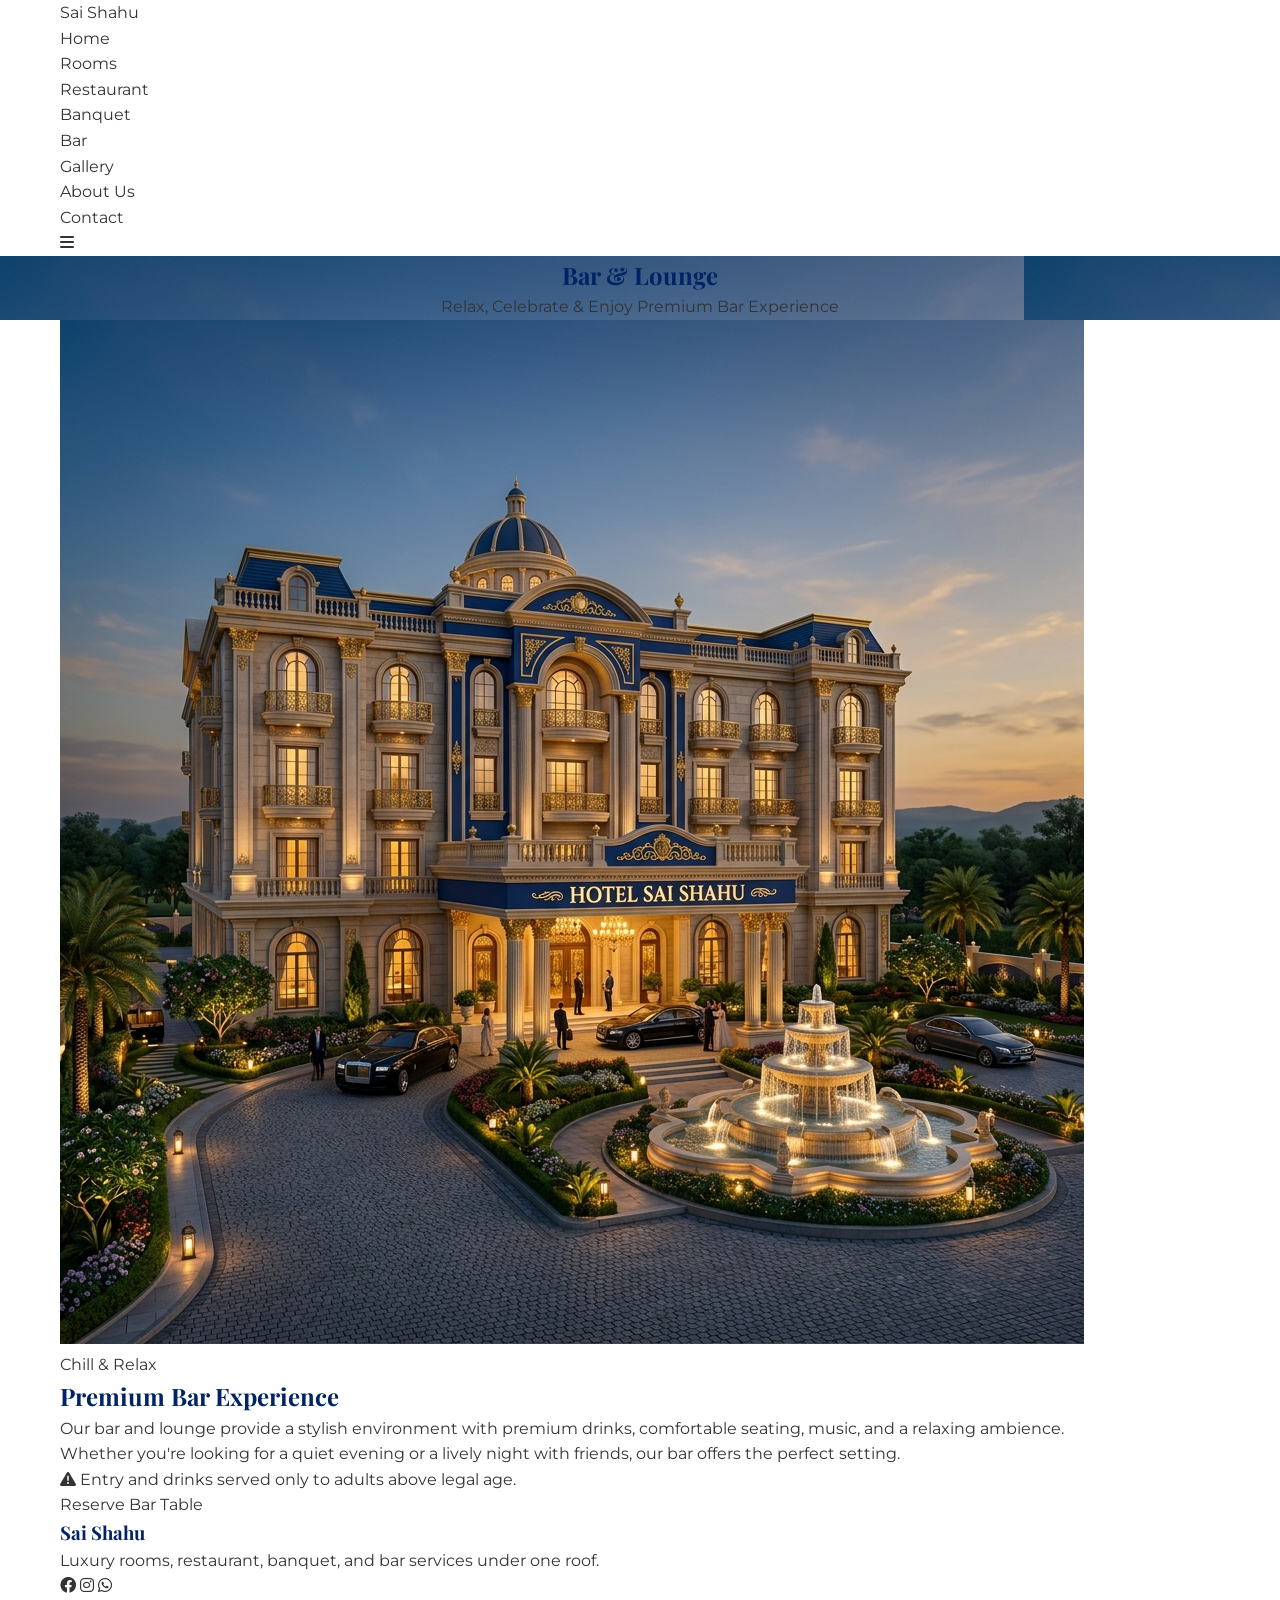
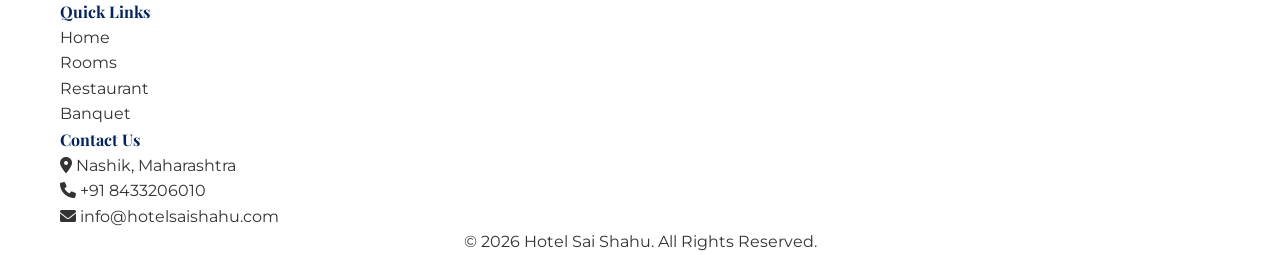
==== bar.html @ 1a324b51 "Initial commit: Complete Hotel Booking Website with Admin Panel" ====
<!DOCTYPE html>
<html lang="en">
<head>
    <meta charset="UTF-8">
    <meta name="viewport" content="width=device-width, initial-scale=1.0">
    <title>Bar & Lounge - Hotel Sai Shahu</title>
    <link rel="preconnect" href="https://fonts.googleapis.com">
    <link rel="preconnect" href="https://fonts.gstatic.com" crossorigin>
    <link href="https://fonts.googleapis.com/css2?family=Playfair+Display:wght@400;700&family=Montserrat:wght@300;400;500;600;700&display=swap" rel="stylesheet">
    <link rel="stylesheet" href="https://cdnjs.cloudflare.com/ajax/libs/font-awesome/6.0.0/css/all.min.css">
    <link rel="stylesheet" href="css/style.css">
</head>
<body>

    <!-- Header -->
    <header id="main-header" class="inner-header">
        <div class="container">
            <nav>
                <a href="index.html" class="logo">Sai Shahu</a>
                <ul class="nav-links">
                    <li><a href="index.html">Home</a></li>
                    <li><a href="rooms.html">Rooms</a></li>
                    <li><a href="restaurant.html">Restaurant</a></li>
                    <li><a href="banquet.html">Banquet</a></li>
                    <li><a href="bar.html">Bar</a></li>
                    <li><a href="gallery.html">Gallery</a></li>
                    <li><a href="about.html">About Us</a></li>
                    <li><a href="contact.html">Contact</a></li>
                </ul>
                <div class="mobile-toggle">
                    <i class="fas fa-bars"></i>
                </div>
            </nav>
        </div>
    </header>

    <!-- Page Header -->
    <section class="page-title-area" style="background-image: url('assets/hero.png');">
        <div class="container">
            <div class="page-title-content text-center">
                <h2>Bar & Lounge</h2>
                <p>Relax, Celebrate & Enjoy Premium Bar Experience</p>
            </div>
        </div>
    </section>

    <!-- Bar Content -->
    <section class="bar-section section-padding">
        <div class="container">
            <div class="about-grid">
                <div class="about-image">
                    <img src="assets/hero.png" alt="Bar Ambience">
                </div>
                <div class="about-text">
                    <span class="sub-title">Chill & Relax</span>
                    <h2>Premium Bar Experience</h2>
                    <p>Our bar and lounge provide a stylish environment with premium drinks, comfortable seating, music, and a relaxing ambience.</p>
                    <p>Whether you're looking for a quiet evening or a lively night with friends, our bar offers the perfect setting.</p>
                    <div class="age-disclaimer">
                        <p><i class="fas fa-exclamation-triangle"></i> Entry and drinks served only to adults above legal age.</p>
                    </div>
                    <a href="#reservation" class="btn btn-gold">Reserve Bar Table</a>
                </div>
            </div>
        </div>
    </section>

    <!-- Footer -->
    <footer>
        <div class="container">
            <div class="footer-grid">
                <div class="footer-col">
                    <h3>Sai Shahu</h3>
                    <p>Luxury rooms, restaurant, banquet, and bar services under one roof.</p>
                    <div class="social-links">
                        <a href="#"><i class="fab fa-facebook"></i></a>
                        <a href="#"><i class="fab fa-instagram"></i></a>
                        <a href="#"><i class="fab fa-whatsapp"></i></a>
                    </div>
                </div>
                <div class="footer-col">
                    <h4>Quick Links</h4>
                    <ul>
                        <li><a href="index.html">Home</a></li>
                        <li><a href="rooms.html">Rooms</a></li>
                        <li><a href="restaurant.html">Restaurant</a></li>
                        <li><a href="banquet.html">Banquet</a></li>
                    </ul>
                </div>
                <div class="footer-col">
                    <h4>Contact Us</h4>
                    <p><i class="fas fa-map-marker-alt"></i> Nashik, Maharashtra</p>
                    <p><i class="fas fa-phone"></i> +91 8433206010</p>
                    <p><i class="fas fa-envelope"></i> info@hotelsaishahu.com</p>
                </div>
            </div>
            <div class="footer-bottom text-center">
                <p>&copy; 2026 Hotel Sai Shahu. All Rights Reserved.</p>
            </div>
        </div>
    </footer>

    <script src="js/main.js"></script>
</body>
</html>
---- css/style.css ----
/* 
    Hotel Sai Shahu - Global Styles
    Colors: Royal Blue, Gold, White, Cream
*/

:root {
    --primary-blue: #002366;
    --secondary-blue: #003399;
    --gold: #D4AF37;
    --gold-light: #F1D592;
    --white: #FFFFFF;
    --cream: #F5F5DC;
    --dark: #1A1A1A;
    --gray: #F0F0F0;
    --text-dark: #333333;
    --text-light: #666666;
    
    --font-heading: 'Playfair Display', serif;
    --font-body: 'Montserrat', sans-serif;
    
    --transition-smooth: all 0.3s ease;
    --shadow-premium: 0 10px 30px rgba(0, 0, 0, 0.1);
}

* {
    margin: 0;
    padding: 0;
    box-sizing: border-box;
}

body {
    font-family: var(--font-body);
    color: var(--text-dark);
    line-height: 1.6;
    background-color: var(--white);
    overflow-x: hidden;
}

h1, h2, h3, h4, h5, h6 {
    font-family: var(--font-heading);
    color: var(--primary-blue);
}

a {
    text-decoration: none;
    color: inherit;
    transition: var(--transition-smooth);
}

ul {
    list-style: none;
}

img {
    max-width: 100%;
    height: auto;
}

.container {
    max-width: 1200px;
    margin: 0 auto;
    padding: 0 20px;
}

/* Typography Helpers */
.text-center { text-align: center; }
.gold-text { color: var(--gold); }
.blue-text { color: var(--primary-blue); }

.mt-50 { margin-top: 50px; }

/* Grid Helpers */
.grid-2 {
    display: grid;
    grid-template-columns: 1fr 1fr;
    gap: 30px;
/* Buttons */
.btn {
    display: inline-block;
    padding: 12px 30px;
    border-radius: 50px;
    font-weight: 600;
    cursor: pointer;
    transition: var(--transition-smooth);
    border: none;
    text-transform: uppercase;
    letter-spacing: 1px;
    font-size: 0.9rem;
}

.btn-gold {
    background: var(--gold);
    color: var(--white);
}

.btn-gold:hover {
    background: var(--primary-blue);
    transform: translateY(-3px);
    box-shadow: 0 5px 15px rgba(0, 35, 102, 0.3);
}

.btn-outline {
    background: transparent;
    border: 2px solid var(--gold);
    color: var(--gold);
}

.btn-outline:hover {
    background: var(--gold);
    color: var(--white);
}

.btn-gold:hover {
    background: var(--primary-blue);
    transform: translateY(-3px);
    box-shadow: 0 5px 15px rgba(0, 35, 102, 0.3);
}

.btn-outline {
    background: transparent;
    border: 2px solid var(--gold);
    color: var(--gold);
}

.btn-outline:hover {
    background: var(--gold);
    color: var(--white);
}

/* Header & Navigation */
header {
    position: fixed;
    top: 0;
    left: 0;
    width: 100%;
    z-index: 1000;
    padding: 20px 0;
    transition: var(--transition-smooth);
}

header.scrolled, header.inner-header {
    background: var(--white);
    padding: 10px 0;
    box-shadow: var(--shadow-premium);
}

nav {
    display: flex;
    justify-content: space-between;
    align-items: center;
}

.logo {
    font-family: var(--font-heading);
    font-size: 1.8rem;
    font-weight: 700;
    color: var(--gold);
}

header.scrolled .logo, header.inner-header .logo {
    color: var(--primary-blue);
}

.nav-links {
    display: flex;
    gap: 30px;
}

.mobile-toggle {
    display: none;
    font-size: 1.5rem;
    cursor: pointer;
    color: var(--white);
}

header.scrolled .mobile-toggle, header.inner-header .mobile-toggle {
    color: var(--primary-blue);
}

.nav-links a {
    color: var(--white);
    font-weight: 500;
    font-size: 0.95rem;
}

header.scrolled .nav-links a, header.inner-header .nav-links a {
    color: var(--text-dark);
}

.nav-links a:hover {
    color: var(--gold);
}

/* Hero Section */
.hero {
    height: 100vh;
    background: linear-gradient(rgba(0, 35, 102, 0.5), rgba(0, 35, 102, 0.5)), url('../assets/hero.jpg') center/cover no-repeat;
    display: flex;
    align-items: center;
    justify-content: center;
    text-align: center;
    color: var(--white);
}

.hero-content h1 {
    font-size: 3.5rem;
    color: var(--white);
    margin-bottom: 20px;
    animation: fadeInUp 1s ease;
}

.hero-content p {
    font-size: 1.2rem;
    margin-bottom: 30px;
    max-width: 700px;
    margin-left: auto;
    margin-right: auto;
    animation: fadeInUp 1.2s ease;
}

.hero-btns {
    display: flex;
    gap: 20px;
    justify-content: center;
    animation: fadeInUp 1.4s ease;
}

/* Animations */
@keyframes fadeInUp {
    from {
        opacity: 0;
        transform: translateY(30px);
    }
    to {
        opacity: 1;
        transform: translateY(0);
    }
}

/* Section Padding */
.section-padding {
    padding: 80px 0;
}

.sub-title {
    display: block;
    color: var(--gold);
    font-weight: 600;
    text-transform: uppercase;
    letter-spacing: 2px;
    margin-bottom: 10px;
}

.section-header h2 {
    font-size: 2.5rem;
    margin-bottom: 40px;
}

/* Page Title Area */
.page-title-area {
    padding: 150px 0 100px;
    background-size: cover;
    background-position: center;
    background-repeat: no-repeat;
    position: relative;
    z-index: 1;
}

.page-title-area::before {
    content: '';
    position: absolute;
    top: 0;
    left: 0;
    width: 100%;
    height: 100%;
    background: rgba(0, 35, 102, 0.7);
    z-index: -1;
}

.page-title-content h2 {
    font-size: 3rem;
    color: var(--white);
    margin-bottom: 10px;
}

.page-title-content p {
    color: var(--gold-light);
    font-size: 1.1rem;
}

/* Rooms Grid */
.rooms-grid {
    display: grid;
    grid-template-columns: repeat(auto-fit, minmax(350px, 1fr));
    gap: 30px;
}

.room-card {
    background: var(--white);
    border-radius: 15px;
    overflow: hidden;
    box-shadow: var(--shadow-premium);
    transition: var(--transition-smooth);
}

.room-card:hover {
    transform: translateY(-10px);
}

.room-img {
    position: relative;
    height: 250px;
}

.room-img img {
    width: 100%;
    height: 100%;
    object-fit: cover;
}

.room-price {
    position: absolute;
    bottom: 20px;
    left: 20px;
    background: var(--primary-blue);
    color: var(--white);
    padding: 10px 20px;
    border-radius: 5px;
    font-weight: 700;
    font-size: 1.2rem;
}

.room-price span {
    font-size: 0.8rem;
    font-weight: 400;
    opacity: 0.8;
}

.room-content {
    padding: 30px;
}

.room-content h3 {
    margin-bottom: 15px;
    font-size: 1.5rem;
}

.room-content p {
    color: var(--text-light);
    font-size: 0.9rem;
    margin-bottom: 20px;
}

.room-features {
    display: flex;
    flex-wrap: wrap;
    gap: 15px;
    margin-bottom: 25px;
    padding-top: 20px;
    border-top: 1px solid var(--gray);
}

.room-features li {
    font-size: 0.85rem;
    color: var(--text-dark);
}

.room-features li i {
    color: var(--gold);
    margin-right: 5px;
}

.room-footer {
    display: flex;
    justify-content: space-between;
    align-items: center;
}

/* Helpers */
.gray-bg {
    background-color: var(--gray);
}

/* Menu Section */
.menu-grid {
    display: grid;
    grid-template-columns: repeat(auto-fit, minmax(400px, 1fr));
    gap: 30px;
}

.menu-item {
    display: flex;
    justify-content: space-between;
    align-items: center;
    padding: 20px;
    background: var(--white);
    border-bottom: 2px dashed var(--gray);
    transition: var(--transition-smooth);
}

.menu-item:hover {
    border-bottom-color: var(--gold);
}

.menu-info h4 {
    font-size: 1.2rem;
    margin-bottom: 5px;
}

.menu-info p {
    font-size: 0.85rem;
    color: var(--text-light);
}

.menu-price {
    font-weight: 700;
    color: var(--gold);
    font-size: 1.2rem;
}

/* Reservation Section */
.reservation-box {
    background: var(--white);
    padding: 50px;
    border-radius: 15px;
    box-shadow: var(--shadow-premium);
}

.form-grid {
    display: grid;
    grid-template-columns: repeat(auto-fit, minmax(250px, 1fr));
    gap: 25px;
}

.btn-full {
    width: 100%;
}

.feature-list {
    margin: 20px 0;
}

.feature-list li {
    margin-bottom: 10px;
    font-size: 1rem;
    color: var(--text-dark);
}

.feature-list li i {
    color: var(--gold);
    margin-right: 10px;
}

.age-disclaimer {
    background: rgba(212, 175, 55, 0.1);
    padding: 15px;
    border-left: 4px solid var(--gold);
    margin: 20px 0;
}

.age-disclaimer p {
    font-size: 0.85rem;
    color: var(--primary-blue);
    margin-bottom: 0 !important;
}

/* Contact Page Styles */
.contact-info-grid {
    display: grid;
    grid-template-columns: repeat(auto-fit, minmax(300px, 1fr));
    gap: 30px;
    text-align: center;
}

.info-card {
    background: var(--white);
    padding: 40px;
    border-radius: 15px;
    box-shadow: var(--shadow-premium);
    transition: var(--transition-smooth);
}

.info-card:hover {
    transform: translateY(-10px);
}

.info-card i {
    font-size: 2.5rem;
    color: var(--gold);
    margin-bottom: 20px;
}

.info-card h3 {
    font-size: 1.5rem;
    margin-bottom: 15px;
}

.info-card p {
    color: var(--text-light);
}

.contact-grid {
    display: grid;
    grid-template-columns: 1fr 1fr;
    gap: 50px;
    align-items: flex-start;
}

.contact-form-box {
    background: var(--white);
    padding: 40px;
    border-radius: 15px;
    box-shadow: var(--shadow-premium);
}

.contact-form-box h3 {
    margin-bottom: 30px;
}

.contact-form-box textarea {
    width: 100%;
    padding: 12px;
    border: 1px solid var(--gray);
    border-radius: 5px;
    font-family: var(--font-body);
}

.contact-map {
    border-radius: 15px;
    overflow: hidden;
    box-shadow: var(--shadow-premium);
}

/* Gallery Section */
.gallery-grid {
    display: grid;
    grid-template-columns: repeat(auto-fit, minmax(300px, 1fr));
    gap: 20px;
}

.gallery-item {
    position: relative;
    overflow: hidden;
    border-radius: 10px;
    height: 250px;
}

.gallery-item img {
    width: 100%;
    height: 100%;
    object-fit: cover;
    transition: var(--transition-smooth);
}

.gallery-item:hover img {
    transform: scale(1.1);
}

/* About Page Specifics */
.vision-mission {
    margin-top: 30px;
    display: grid;
    gap: 20px;
}

.vm-item {
    padding: 20px;
    background: var(--gray);
    border-radius: 10px;
}

.vm-item h4 {
    margin-bottom: 10px;
}

.vm-item h4 i {
    color: var(--gold);
    margin-right: 10px;
}

.vm-item p {
    font-size: 0.9rem;
    margin-bottom: 0;
}

/* Highlight Cards */
.highlight-card {
    position: relative;
    border-radius: 15px;
    overflow: hidden;
    height: 400px;
}

.highlight-card img {
    width: 100%;
    height: 100%;
    object-fit: cover;
}

.highlight-info {
    position: absolute;
    bottom: 0;
    left: 0;
    width: 100%;
    padding: 40px;
    background: linear-gradient(transparent, rgba(0, 35, 102, 0.9));
    color: var(--white);
}

.highlight-info h3 {
    color: var(--gold);
    margin-bottom: 10px;
}

.highlight-info p {
    margin-bottom: 20px;
    font-size: 0.95rem;
}

/* Responsive Extensions */
@media (max-width: 768px) {
    .grid-2 {
        grid-template-columns: 1fr;
    }
}

.booking-form {
    display: grid;
    grid-template-columns: repeat(auto-fit, minmax(200px, 1fr));
    gap: 20px;
    align-items: flex-end;
}

.form-group {
    display: flex;
    flex-direction: column;
    gap: 8px;
}

.form-group label {
    font-size: 0.85rem;
    font-weight: 600;
    color: var(--text-light);
}

.form-group input, .form-group select {
    padding: 12px;
    border: 1px solid var(--gray);
    border-radius: 5px;
    font-family: var(--font-body);
}

/* About Grid */
.about-grid {
    display: grid;
    grid-template-columns: 1fr 1fr;
    gap: 50px;
    align-items: center;
}

.about-text p {
    margin-bottom: 20px;
    color: var(--text-light);
}

.about-image img {
    border-radius: 15px;
    box-shadow: var(--shadow-premium);
}

/* Footer */
footer {
    background: var(--primary-blue);
    color: var(--white);
    padding: 80px 0 20px;
}

.footer-grid {
    display: grid;
    grid-template-columns: 2fr 1fr 1.5fr;
    gap: 50px;
    margin-bottom: 50px;
}

.footer-col h3, .footer-col h4 {
    color: var(--gold);
    margin-bottom: 20px;
}

.footer-col p {
    color: rgba(255, 255, 255, 0.7);
    margin-bottom: 10px;
}

.footer-col ul li {
    margin-bottom: 12px;
}

.footer-col ul li a {
    color: rgba(255, 255, 255, 0.7);
}

.footer-col ul li a:hover {
    color: var(--gold);
}

.social-links {
    display: flex;
    gap: 15px;
    margin-top: 20px;
}

.social-links a {
    width: 40px;
    height: 40px;
    background: rgba(255, 255, 255, 0.1);
    display: flex;
    align-items: center;
    justify-content: center;
    border-radius: 50%;
    font-size: 1.2rem;
}

.social-links a:hover {
    background: var(--gold);
    color: var(--white);
}

.footer-bottom {
    padding-top: 30px;
    border-top: 1px solid rgba(255, 255, 255, 0.1);
}

/* WhatsApp Btn */
.whatsapp-btn {
    position: fixed;
    bottom: 30px;
    right: 30px;
    width: 60px;
    height: 60px;
    background: #25D366;
    color: var(--white);
    border-radius: 50%;
    display: flex;
    align-items: center;
    justify-content: center;
    font-size: 2rem;
    box-shadow: 0 5px 15px rgba(0,0,0,0.3);
    z-index: 1000;
    transition: var(--transition-smooth);
}

.whatsapp-btn:hover {
    transform: scale(1.1);
}

/* Responsive Extensions */
@media (max-width: 992px) {
    .footer-grid {
        grid-template-columns: 1fr 1fr;
    }
}

@media (max-width: 768px) {
    .mobile-toggle {
        display: block;
    }

    .nav-links {
        position: fixed;
        top: 0;
        right: -100%;
        width: 70%;
        height: 100vh;
        background: var(--white);
        flex-direction: column;
        justify-content: center;
        align-items: center;
        transition: var(--transition-smooth);
        box-shadow: -10px 0 30px rgba(0,0,0,0.1);
        z-index: 999;
    }

    .nav-links.active {
        right: 0;
    }

    .nav-links a {
        color: var(--primary-blue) !important;
        font-size: 1.2rem;
    }

    .about-grid {
        grid-template-columns: 1fr;
    }
    
    .footer-grid {
        grid-template-columns: 1fr;
    }
}
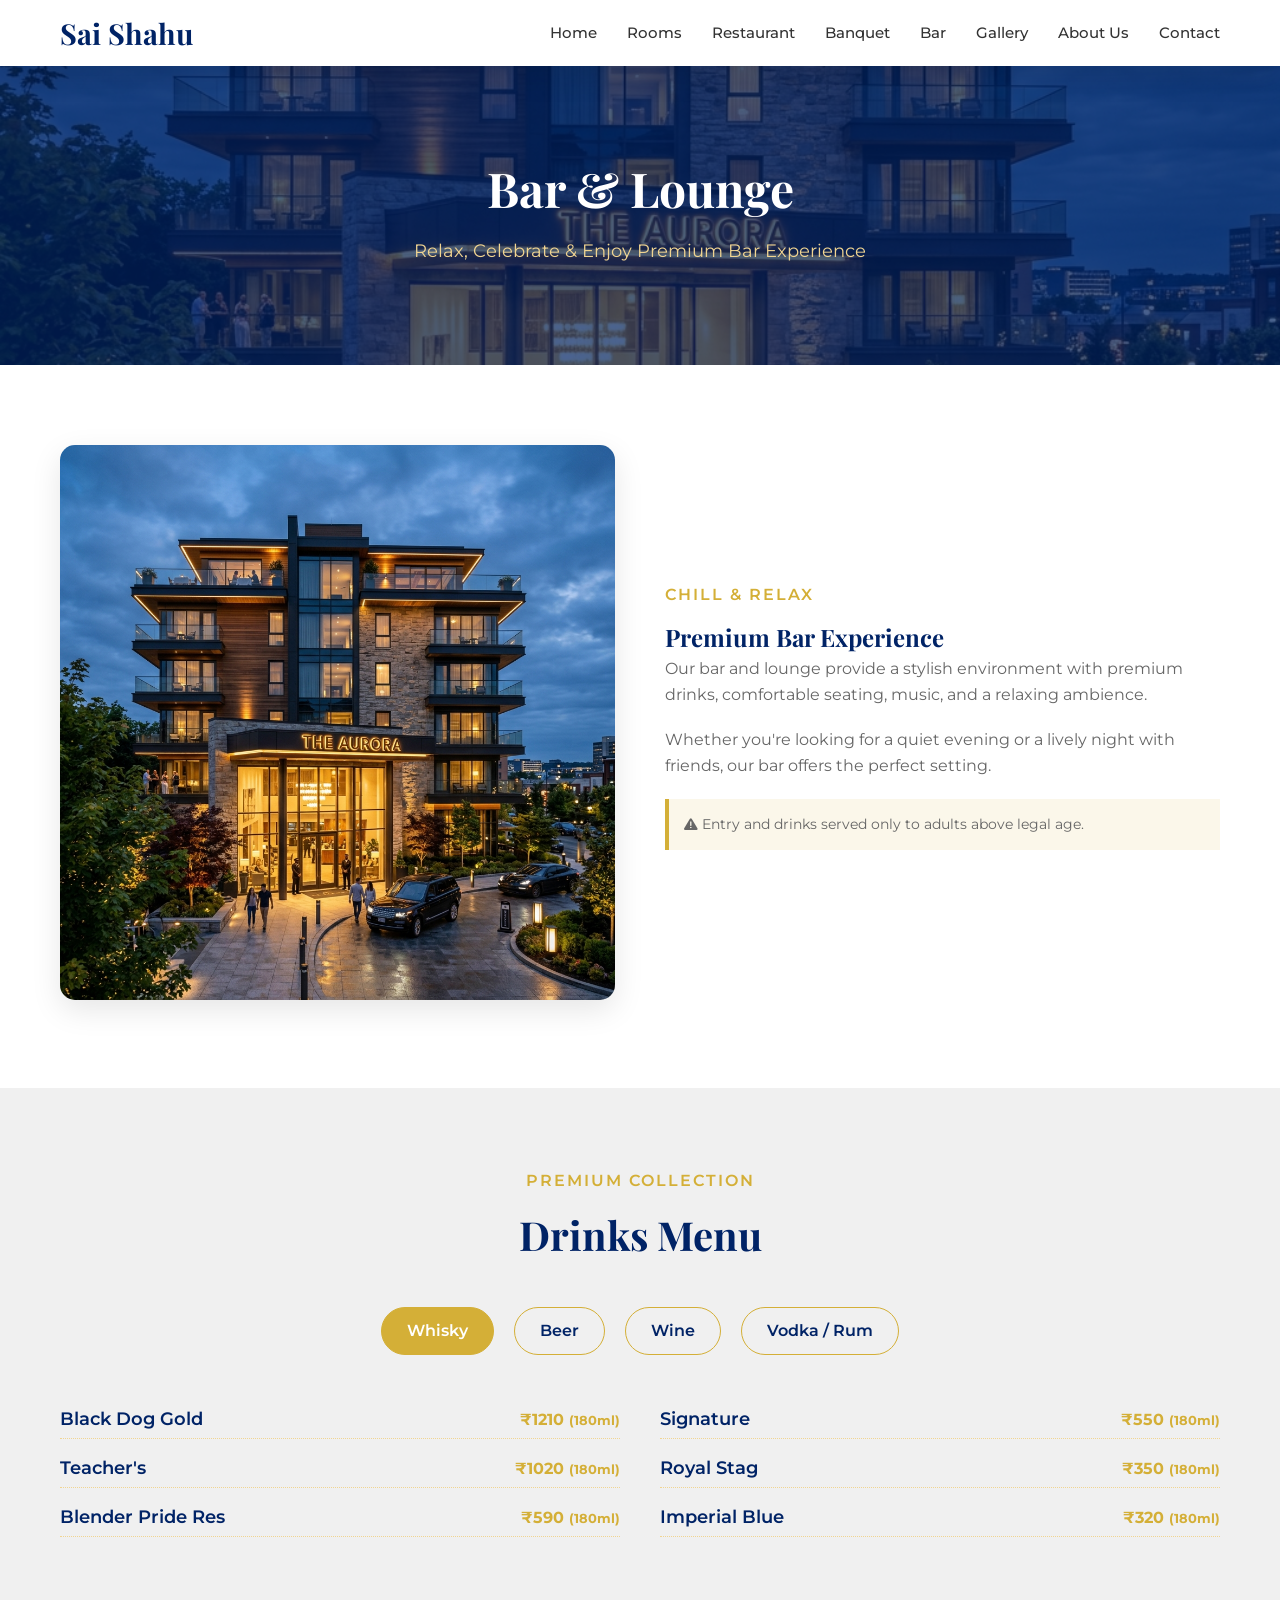
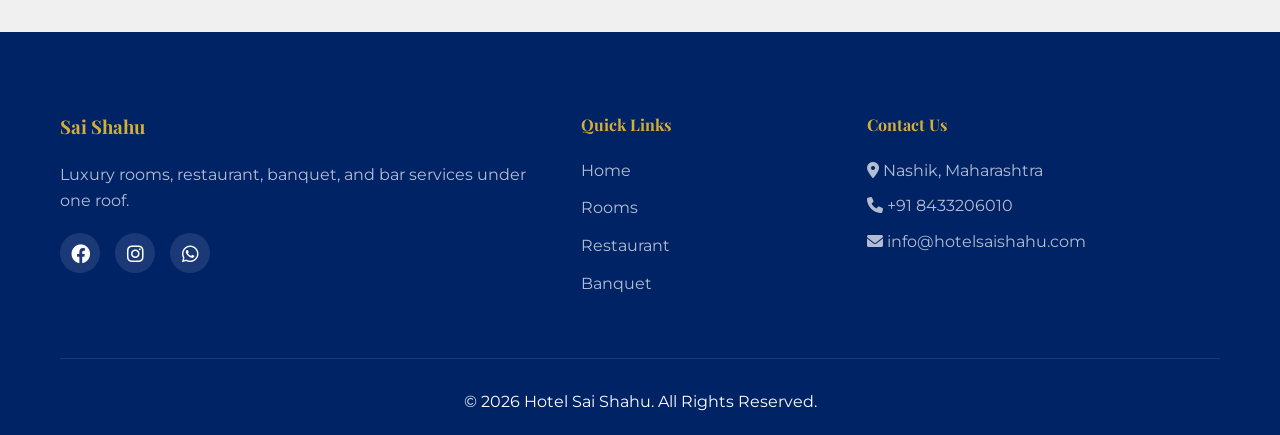
==== commit 393ce027: "Replace generated images with high quality realistic photos and remove raw menu image links" ====
--- a/bar.html
+++ b/bar.html
@@ -9,6 +9,7 @@
     <link href="https://fonts.googleapis.com/css2?family=Playfair+Display:wght@400;700&family=Montserrat:wght@300;400;500;600;700&display=swap" rel="stylesheet">
     <link rel="stylesheet" href="https://cdnjs.cloudflare.com/ajax/libs/font-awesome/6.0.0/css/all.min.css">
     <link rel="stylesheet" href="css/style.css">
+    <link rel="stylesheet" href="css/menu.css">
 </head>
 <body>
 
@@ -59,9 +60,123 @@
                     <div class="age-disclaimer">
                         <p><i class="fas fa-exclamation-triangle"></i> Entry and drinks served only to adults above legal age.</p>
                     </div>
-                    <a href="#reservation" class="btn btn-gold">Reserve Bar Table</a>
-                </div>
-            </div>
+                </div>
+            </div>
+        </div>
+    </section>
+
+    <!-- Drinks Menu -->
+    <section class="menu-section section-padding gray-bg">
+        <div class="container">
+            <div class="section-header text-center">
+                <span class="sub-title">Premium Collection</span>
+                <h2>Drinks Menu</h2>
+            </div>
+
+            <!-- Menu Tabs -->
+            <div class="menu-tabs">
+                <div class="menu-tab active" onclick="showCategory('whisky')">Whisky</div>
+                <div class="menu-tab" onclick="showCategory('beer')">Beer</div>
+                <div class="menu-tab" onclick="showCategory('wine')">Wine</div>
+                <div class="menu-tab" onclick="showCategory('vodka')">Vodka / Rum</div>
+            </div>
+
+            <!-- Whisky Category -->
+            <div id="whisky" class="menu-category active">
+                <div class="menu-items-grid">
+                    <div class="menu-col">
+                        <div class="menu-item-row">
+                            <span class="menu-item-name">Black Dog Gold</span>
+                            <span class="menu-item-price">₹1210 <small>(180ml)</small></span>
+                        </div>
+                        <div class="menu-item-row">
+                            <span class="menu-item-name">Teacher's</span>
+                            <span class="menu-item-price">₹1020 <small>(180ml)</small></span>
+                        </div>
+                        <div class="menu-item-row">
+                            <span class="menu-item-name">Blender Pride Res</span>
+                            <span class="menu-item-price">₹590 <small>(180ml)</small></span>
+                        </div>
+                    </div>
+                    <div class="menu-col">
+                        <div class="menu-item-row">
+                            <span class="menu-item-name">Signature</span>
+                            <span class="menu-item-price">₹550 <small>(180ml)</small></span>
+                        </div>
+                        <div class="menu-item-row">
+                            <span class="menu-item-name">Royal Stag</span>
+                            <span class="menu-item-price">₹350 <small>(180ml)</small></span>
+                        </div>
+                        <div class="menu-item-row">
+                            <span class="menu-item-name">Imperial Blue</span>
+                            <span class="menu-item-price">₹320 <small>(180ml)</small></span>
+                        </div>
+                    </div>
+                </div>
+            </div>
+
+            <!-- Beer Category -->
+            <div id="beer" class="menu-category">
+                <div class="menu-items-grid">
+                    <div class="menu-col">
+                        <div class="menu-item-row">
+                            <span class="menu-item-name">Budweiser Strong</span>
+                            <span class="menu-item-price">₹340 <small>(650ml)</small></span>
+                        </div>
+                        <div class="menu-item-row">
+                            <span class="menu-item-name">Carsberg Strong</span>
+                            <span class="menu-item-price">₹340 <small>(650ml)</small></span>
+                        </div>
+                    </div>
+                    <div class="menu-col">
+                        <div class="menu-item-row">
+                            <span class="menu-item-name">Kingfisher Ultra</span>
+                            <span class="menu-item-price">₹310 <small>(650ml)</small></span>
+                        </div>
+                        <div class="menu-item-row">
+                            <span class="menu-item-name">Tuborg Mild</span>
+                            <span class="menu-item-price">₹280 <small>(650ml)</small></span>
+                        </div>
+                    </div>
+                </div>
+            </div>
+
+            <!-- Wine Category -->
+            <div id="wine" class="menu-category">
+                <div class="menu-items-grid">
+                    <div class="menu-item-row">
+                        <span class="menu-item-name">Sula Red Wine</span>
+                        <span class="menu-item-price">₹750 <small>(375ml)</small></span>
+                    </div>
+                    <div class="menu-item-row">
+                        <span class="menu-item-name">Sula White Wine</span>
+                        <span class="menu-item-price">₹750 <small>(375ml)</small></span>
+                    </div>
+                    <div class="menu-item-row">
+                        <span class="menu-item-name">Dia Red Wine</span>
+                        <span class="menu-item-price">₹230 <small>(230ml)</small></span>
+                    </div>
+                </div>
+            </div>
+
+            <!-- Vodka / Rum -->
+            <div id="vodka" class="menu-category">
+                <div class="menu-items-grid">
+                    <div class="menu-item-row">
+                        <span class="menu-item-name">Absolute Vodka Plain</span>
+                        <span class="menu-item-price">₹1020 <small>(180ml)</small></span>
+                    </div>
+                    <div class="menu-item-row">
+                        <span class="menu-item-name">Skay Vodka</span>
+                        <span class="menu-item-price">₹680 <small>(180ml)</small></span>
+                    </div>
+                    <div class="menu-item-row">
+                        <span class="menu-item-name">Bacardi White Rum</span>
+                        <span class="menu-item-price">₹570 <small>(180ml)</small></span>
+                    </div>
+                </div>
+            </div>
+
         </div>
     </section>
 
--- a/css/style.css
+++ b/css/style.css
@@ -74,6 +74,8 @@
     display: grid;
     grid-template-columns: 1fr 1fr;
     gap: 30px;
+}
+
 /* Buttons */
 .btn {
     display: inline-block;
@@ -110,23 +112,6 @@
     color: var(--white);
 }
 
-.btn-gold:hover {
-    background: var(--primary-blue);
-    transform: translateY(-3px);
-    box-shadow: 0 5px 15px rgba(0, 35, 102, 0.3);
-}
-
-.btn-outline {
-    background: transparent;
-    border: 2px solid var(--gold);
-    color: var(--gold);
-}
-
-.btn-outline:hover {
-    background: var(--gold);
-    color: var(--white);
-}
-
 /* Header & Navigation */
 header {
     position: fixed;
@@ -194,7 +179,7 @@
 /* Hero Section */
 .hero {
     height: 100vh;
-    background: linear-gradient(rgba(0, 35, 102, 0.5), rgba(0, 35, 102, 0.5)), url('../assets/hero.jpg') center/cover no-repeat;
+    background: linear-gradient(rgba(0, 35, 102, 0.5), rgba(0, 35, 102, 0.5)), url('../assets/hero.png') center/cover no-repeat;
     display: flex;
     align-items: center;
     justify-content: center;
--- a/css/menu.css
+++ b/css/menu.css
@@ -0,0 +1,78 @@
+/* Hotel Sai Shahu - Menu Styles */
+
+.menu-tabs {
+    display: flex;
+    justify-content: center;
+    gap: 20px;
+    margin-bottom: 50px;
+    flex-wrap: wrap;
+}
+
+.menu-tab {
+    padding: 10px 25px;
+    border: 1px solid var(--gold);
+    border-radius: 30px;
+    cursor: pointer;
+    font-weight: 600;
+    transition: var(--transition-smooth);
+    color: var(--primary-blue);
+}
+
+.menu-tab.active, .menu-tab:hover {
+    background: var(--gold);
+    color: var(--white);
+}
+
+.menu-category {
+    display: none;
+    animation: fadeIn 0.5s ease;
+}
+
+.menu-category.active {
+    display: block;
+}
+
+.menu-items-grid {
+    display: grid;
+    grid-template-columns: 1fr 1fr;
+    gap: 40px;
+}
+
+.menu-item-row {
+    display: flex;
+    justify-content: space-between;
+    align-items: baseline;
+    margin-bottom: 15px;
+    border-bottom: 1px dotted var(--gold-light);
+    padding-bottom: 5px;
+}
+
+.menu-item-name {
+    font-weight: 600;
+    font-size: 1.1rem;
+    color: var(--primary-blue);
+}
+
+.menu-item-price {
+    font-weight: 700;
+    color: var(--gold);
+}
+
+.price-variants {
+    font-size: 0.8rem;
+    color: var(--text-light);
+    display: block;
+    margin-top: -5px;
+    margin-bottom: 10px;
+}
+
+@keyframes fadeIn {
+    from { opacity: 0; transform: translateY(10px); }
+    to { opacity: 1; transform: translateY(0); }
+}
+
+@media (max-width: 768px) {
+    .menu-items-grid {
+        grid-template-columns: 1fr;
+    }
+}
